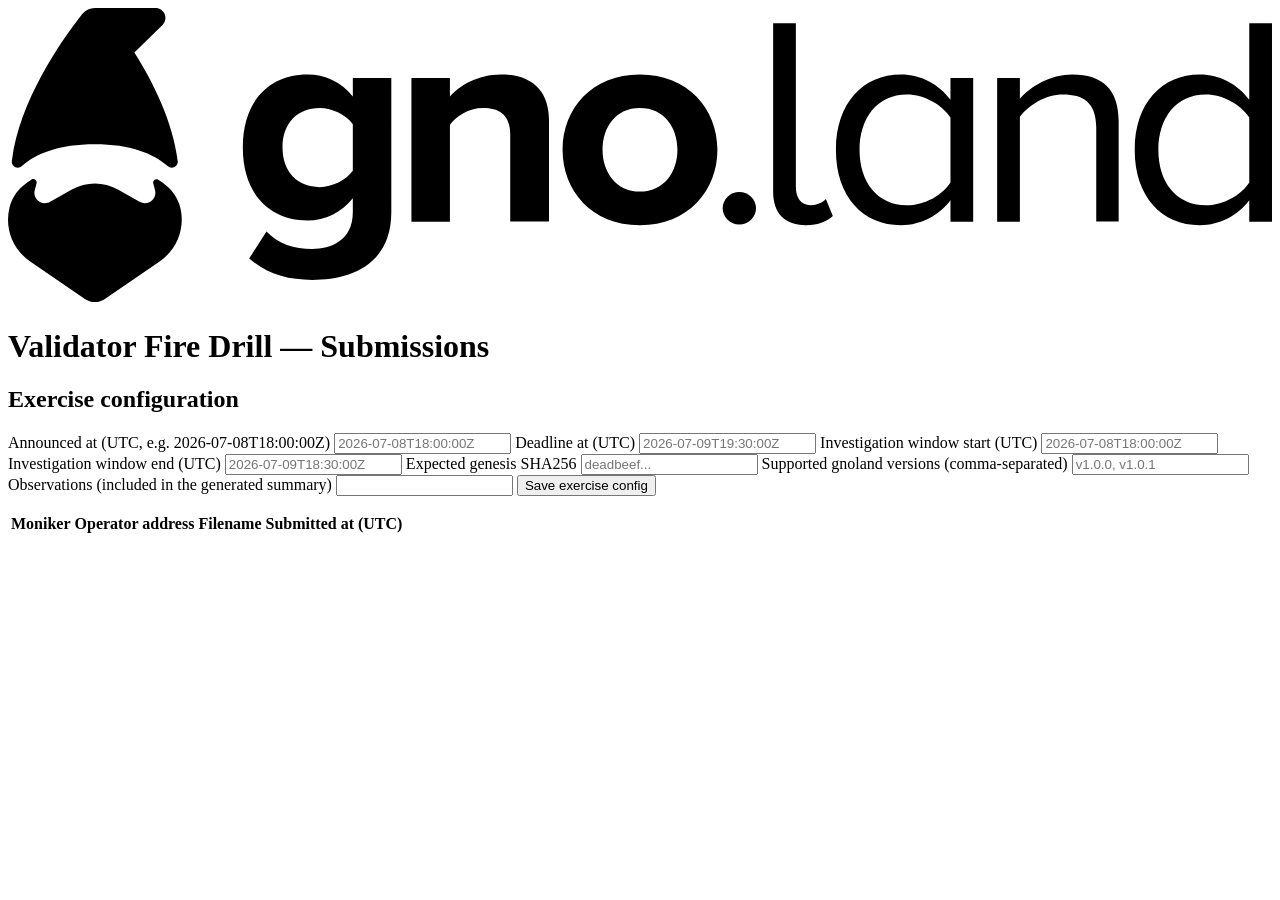
==== cmd/portal/static/admin.html @ ee4df392 "Add exercise config form to the admin dashboard" ====
<!doctype html>
<html lang="en">
<head>
<meta charset="utf-8">
<meta name="viewport" content="width=device-width, initial-scale=1">
<title>Validator Fire Drill — Admin</title>
<link rel="stylesheet" href="/portal.css">
</head>
<body>
<main>
<header class="site-header">
  <svg class="logo" viewBox="0 0 116 27" fill="none" xmlns="http://www.w3.org/2000/svg" aria-hidden="true">
    <g clip-path="url(#clip0_210_682)">
      <path
        d="M15.7782 18.1953C15.5729 17.4557 15.1344 16.8048 14.5394 16.3075C14.3097 16.1152 14.0591 15.9332 13.7854 15.7636C13.5534 15.6191 13.261 15.8319 13.3283 16.0936L13.493 16.7331C13.7018 17.5456 12.8133 18.2044 12.0732 17.7868L10.0838 16.6648C8.77648 15.9275 7.16872 15.9275 5.8614 16.6648L3.872 17.7868C3.13192 18.2044 2.24336 17.5444 2.45216 16.7331L2.62152 16.0754C2.6888 15.8148 2.39764 15.602 2.16564 15.7454C1.86172 15.932 1.58564 16.1346 1.33508 16.3474C0.749278 16.8458 0.342118 17.5149 0.151878 18.2522L0.144918 18.2795C-0.338802 20.1639 0.412879 22.145 2.03456 23.2612L7.05736 26.717C7.6072 27.0948 8.33916 27.0948 8.889 26.717L13.9118 23.2612C15.5578 22.129 16.3072 20.1047 15.7782 18.1965V18.1953Z"
        fill="currentColor"></path>
      <path
        d="M15.5711 14.0394C15.1326 10.4459 13.3358 6.84558 11.5981 4.08732L14.1803 1.55437C14.7649 0.980866 14.3508 0 13.5237 0H7.96265C7.53345 0 7.10309 0.185477 6.81309 0.555293C4.85501 3.05525 1.02121 8.55584 0.351893 14.0394C0.291573 14.5389 0.888973 14.845 1.27177 14.5105C2.60809 13.343 4.69261 12.5078 7.96149 12.5078C11.2304 12.5078 13.3137 13.3441 14.6512 14.5105C15.034 14.845 15.6314 14.5378 15.5711 14.0394Z"
        fill="currentColor"></path>
      <path
        d="M22.1331 22.9892L23.7188 20.5064C24.8034 21.6522 26.2499 22.1153 27.918 22.1153C29.5861 22.1153 31.6451 21.4064 31.6451 18.7324V17.45C30.5883 18.7597 29.1418 19.4959 27.4737 19.4959C24.1364 19.4959 21.5508 17.2042 21.5508 12.8119C21.5508 8.41962 24.0819 6.10059 27.4737 6.10059C29.0873 6.10059 30.5605 6.75488 31.6451 8.11921V6.4283H35.1773V18.7312C35.1773 23.7232 31.2287 24.951 27.9192 24.951C25.6386 24.951 23.8313 24.4332 22.1343 22.987V22.9892H22.1331ZM31.6439 14.9409V10.6579C31.0315 9.8124 29.7531 9.18428 28.6129 9.18428C26.5829 9.18428 25.192 10.5486 25.192 12.813C25.192 15.0774 26.5829 16.4418 28.6129 16.4418C29.7531 16.4418 31.0326 15.7875 31.6439 14.9409Z"
        fill="currentColor"></path>
      <path
        d="M46.09 19.6061V11.6408C46.09 9.81338 45.1168 9.18526 43.6146 9.18526C42.2237 9.18526 41.167 9.94879 40.5556 10.7135V19.6073H37.0234V6.42928H40.5556V8.12019C41.4175 7.13819 43.0868 6.10156 45.256 6.10156C48.2314 6.10156 49.65 7.73786 49.65 10.3027V19.605H46.09V19.6061Z"
        fill="currentColor"></path>
      <path
        d="M50.8945 13.0039C50.8945 9.26703 53.5637 6.10254 57.9856 6.10254C62.4075 6.10254 65.1045 9.26703 65.1045 13.0039C65.1045 16.7407 62.4354 19.9325 57.9856 19.9325C53.5359 19.9325 50.8945 16.7407 50.8945 13.0039ZM61.4343 13.0039C61.4343 10.9579 60.2105 9.1851 57.9856 9.1851C55.7607 9.1851 54.5648 10.9579 54.5648 13.0039C54.5648 15.0498 55.7886 16.85 57.9856 16.85C60.1827 16.85 61.4343 15.0771 61.4343 13.0039Z"
        fill="currentColor"></path>
      <path
        d="M65.5859 18.3778C65.5859 17.5597 66.2808 16.877 67.116 16.877C67.9512 16.877 68.646 17.5586 68.646 18.3778C68.646 19.1971 67.9512 19.8787 67.116 19.8787C66.2808 19.8787 65.5859 19.1971 65.5859 18.3778Z"
        fill="currentColor"></path>
      <path
        d="M70.2188 16.8503V1.41016H72.3044V16.4145C72.3044 17.3965 72.7499 18.1054 73.6674 18.1054C74.2509 18.1054 74.8077 17.8323 75.0583 17.533L75.6974 19.0885C75.1418 19.5789 74.418 19.934 73.1942 19.934C71.2198 19.934 70.2188 18.8154 70.2188 16.8514V16.8503Z"
        fill="currentColor"></path>
      <path
        d="M86.4924 19.6058V17.6418C85.4913 18.9788 83.8511 19.9335 81.9591 19.9335C78.4548 19.9335 75.9805 17.3152 75.9805 13.0322C75.9805 8.74912 78.4559 6.10352 81.9591 6.10352C83.7664 6.10352 85.4078 6.97628 86.4924 8.42255V6.43123H88.5781V19.6069H86.4924V19.6058ZM86.4924 16.0043V10.0577C85.7697 8.91184 84.1283 7.92984 82.4881 7.92984C79.7632 7.92984 78.1497 10.1123 78.1497 13.031C78.1497 15.9497 79.7632 18.1049 82.4881 18.1049C84.1283 18.1049 85.7697 17.1502 86.4924 16.0043Z"
        fill="currentColor"></path>
      <path
        d="M99.8706 19.6061V10.9854C99.8706 8.63907 98.6468 7.93016 96.8395 7.93016C95.1993 7.93016 93.6692 8.91217 92.863 9.9761V19.6061H90.7773V6.42928H92.863V8.33867C93.8084 7.22011 95.6435 6.10156 97.6735 6.10156C100.454 6.10156 101.928 7.49321 101.928 10.3573V19.605H99.8706V19.6061Z"
        fill="currentColor"></path>
      <path
        d="M113.914 19.6063V17.6422C112.913 18.9793 111.273 19.934 109.381 19.934C105.877 19.934 103.402 17.3157 103.402 13.0326C103.402 8.74959 105.878 6.10398 109.381 6.10398C111.188 6.10398 112.83 6.97674 113.914 8.42301V1.41016H116V19.6063H113.914ZM113.914 16.0048V10.0582C113.192 8.91231 111.55 7.9303 109.91 7.9303C107.185 7.9303 105.572 10.1128 105.572 13.0315C105.572 15.9502 107.185 18.1054 109.91 18.1054C111.55 18.1054 113.192 17.1507 113.914 16.0048Z"
        fill="currentColor"></path>
    </g>
    <defs>
      <clipPath id="clip0_210_682">
        <rect width="116" height="27" fill="white"></rect>
      </clipPath>
    </defs>
  </svg>
  <h1>Validator Fire Drill — Submissions</h1>
</header>
<section id="exercise-config" class="step">
  <h2>Exercise configuration</h2>
  <label for="ex-announced-at">Announced at (UTC, e.g. 2026-07-08T18:00:00Z)</label>
  <input type="text" id="ex-announced-at" placeholder="2026-07-08T18:00:00Z">
  <label for="ex-deadline-at">Deadline at (UTC)</label>
  <input type="text" id="ex-deadline-at" placeholder="2026-07-09T19:30:00Z">
  <label for="ex-window-start">Investigation window start (UTC)</label>
  <input type="text" id="ex-window-start" placeholder="2026-07-08T18:00:00Z">
  <label for="ex-window-end">Investigation window end (UTC)</label>
  <input type="text" id="ex-window-end" placeholder="2026-07-09T18:30:00Z">
  <label for="ex-genesis">Expected genesis SHA256</label>
  <input type="text" id="ex-genesis" placeholder="deadbeef...">
  <label for="ex-versions">Supported gnoland versions (comma-separated)</label>
  <input type="text" id="ex-versions" placeholder="v1.0.0, v1.0.1">
  <label for="ex-observations">Observations (included in the generated summary)</label>
  <input type="text" id="ex-observations" placeholder="">
  <button id="save-exercise">Save exercise config</button>
  <p class="error" id="exercise-error"></p>
  <p class="success" id="exercise-saved" hidden>Saved.</p>
</section>
<table id="submissions">
  <thead>
    <tr><th>Moniker</th><th>Operator address</th><th>Filename</th><th>Submitted at (UTC)</th></tr>
  </thead>
  <tbody></tbody>
</table>
<p id="admin-error" class="error"></p>
</main>
<script src="/admin.js"></script>
</body>
</html>
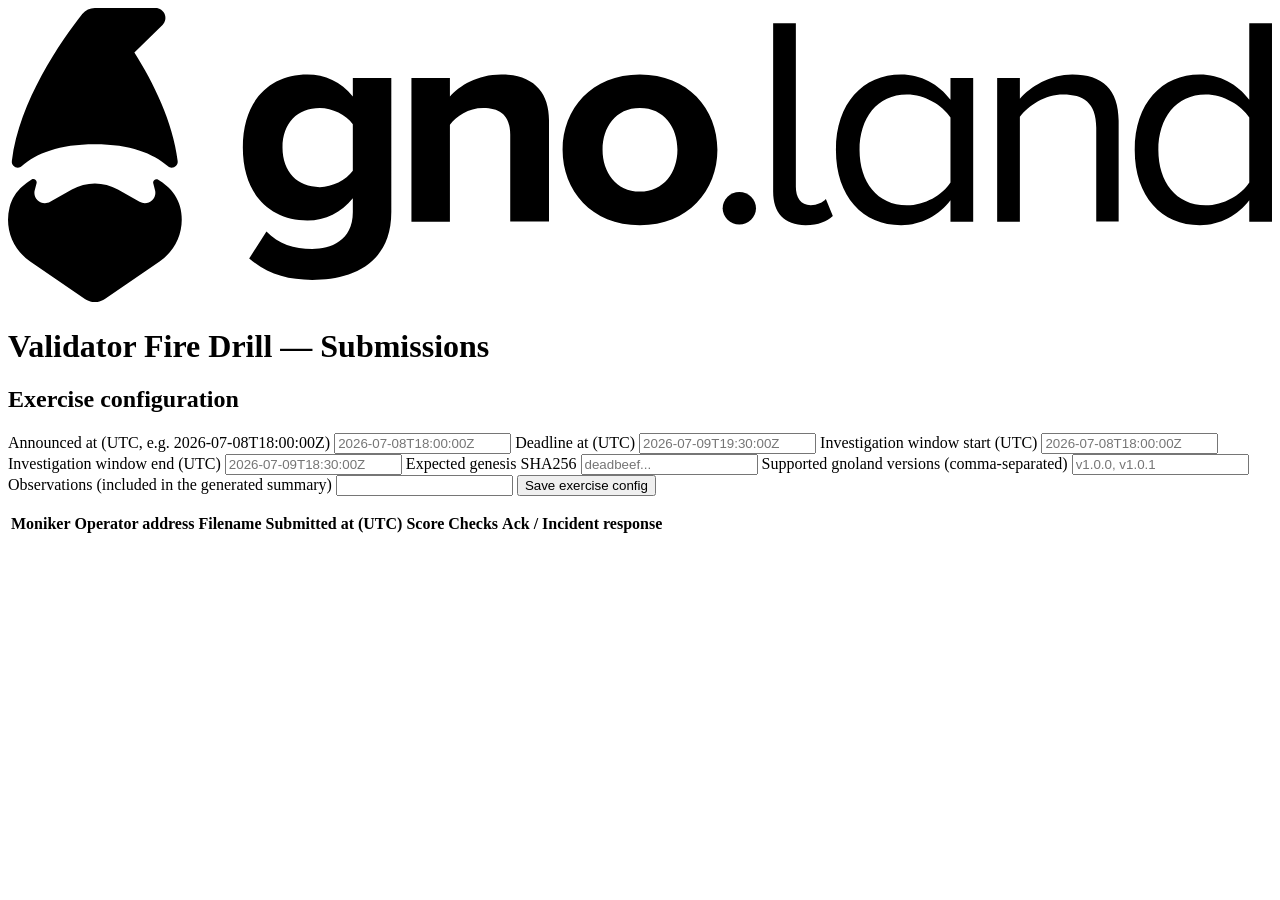
==== commit 24827615: "Add score columns, check badges, and manual score entry to admin dashboard Extends the admin submiss" ====
--- a/cmd/portal/static/admin.html
+++ b/cmd/portal/static/admin.html
@@ -72,7 +72,7 @@
 </section>
 <table id="submissions">
   <thead>
-    <tr><th>Moniker</th><th>Operator address</th><th>Filename</th><th>Submitted at (UTC)</th></tr>
+    <tr><th>Moniker</th><th>Operator address</th><th>Filename</th><th>Submitted at (UTC)</th><th>Score</th><th>Checks</th><th>Ack / Incident response</th></tr>
   </thead>
   <tbody></tbody>
 </table>
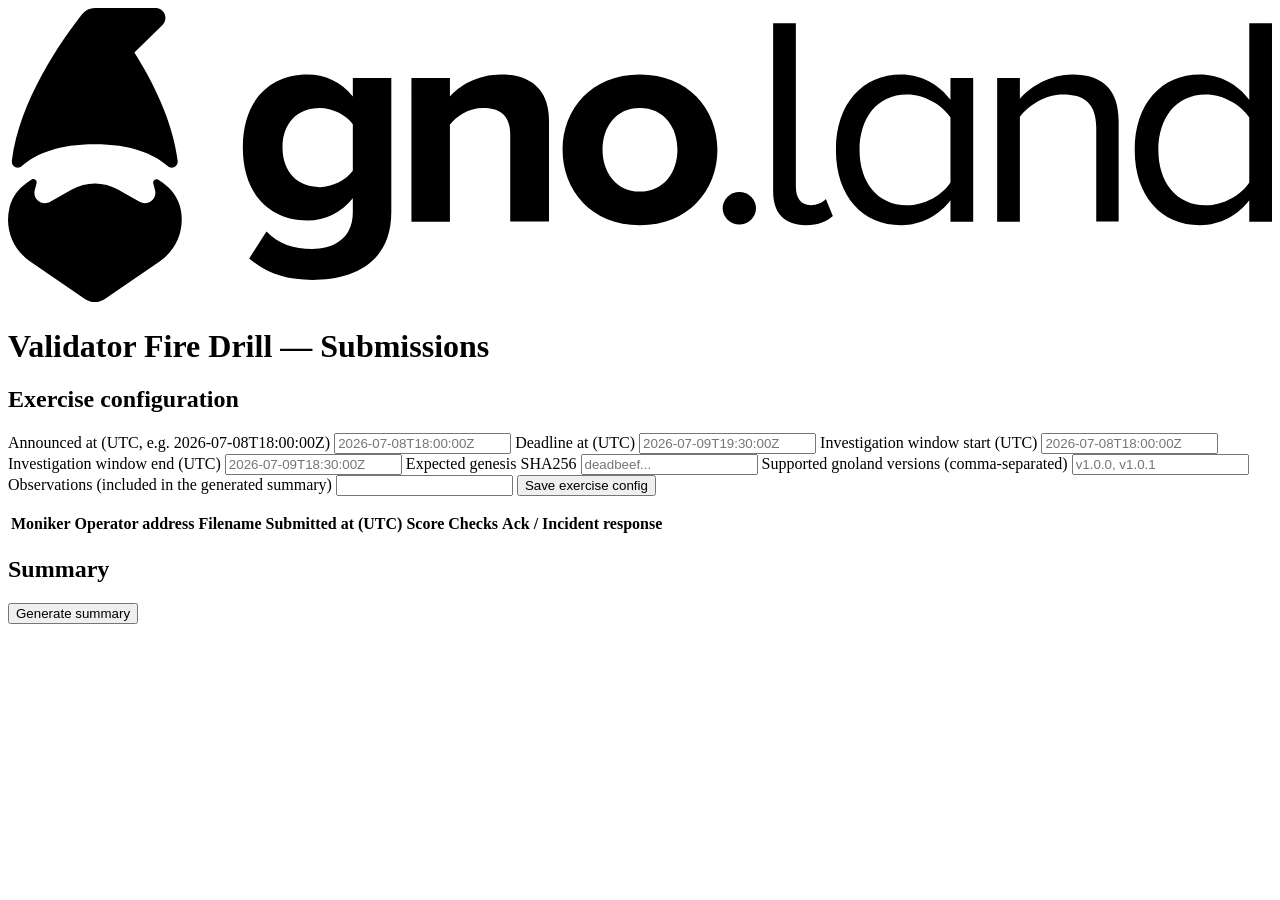
==== commit 57729cec: "Add generated-summary view to admin dashboard Task 19: Admin frontend summary display. Adds a button" ====
--- a/cmd/portal/static/admin.html
+++ b/cmd/portal/static/admin.html
@@ -76,6 +76,11 @@
   </thead>
   <tbody></tbody>
 </table>
+<section id="summary-section" class="step">
+  <h2>Summary</h2>
+  <button id="generate-summary">Generate summary</button>
+  <pre id="summary-output" hidden></pre>
+</section>
 <p id="admin-error" class="error"></p>
 </main>
 <script src="/admin.js"></script>
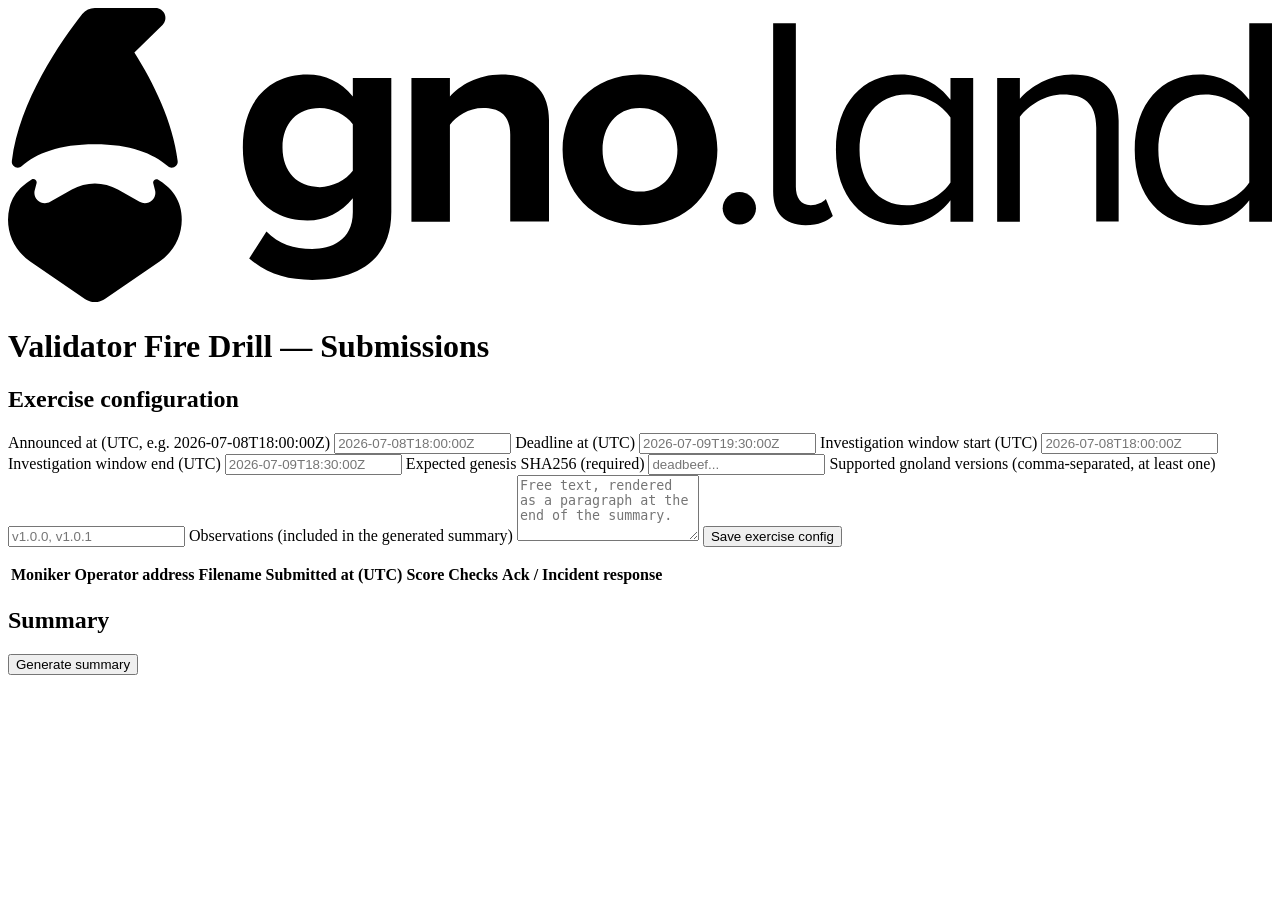
==== commit b8bbb1f1: "Stop a typo in the exercise form from silently wiping the config POST /admin/exercise replaces the c" ====
--- a/cmd/portal/static/admin.html
+++ b/cmd/portal/static/admin.html
@@ -60,12 +60,12 @@
   <input type="text" id="ex-window-start" placeholder="2026-07-08T18:00:00Z">
   <label for="ex-window-end">Investigation window end (UTC)</label>
   <input type="text" id="ex-window-end" placeholder="2026-07-09T18:30:00Z">
-  <label for="ex-genesis">Expected genesis SHA256</label>
-  <input type="text" id="ex-genesis" placeholder="deadbeef...">
-  <label for="ex-versions">Supported gnoland versions (comma-separated)</label>
-  <input type="text" id="ex-versions" placeholder="v1.0.0, v1.0.1">
+  <label for="ex-genesis">Expected genesis SHA256 (required)</label>
+  <input type="text" id="ex-genesis" placeholder="deadbeef..." required>
+  <label for="ex-versions">Supported gnoland versions (comma-separated, at least one)</label>
+  <input type="text" id="ex-versions" placeholder="v1.0.0, v1.0.1" required>
   <label for="ex-observations">Observations (included in the generated summary)</label>
-  <input type="text" id="ex-observations" placeholder="">
+  <textarea id="ex-observations" rows="4" placeholder="Free text, rendered as a paragraph at the end of the summary."></textarea>
   <button id="save-exercise">Save exercise config</button>
   <p class="error" id="exercise-error"></p>
   <p class="success" id="exercise-saved" hidden>Saved.</p>
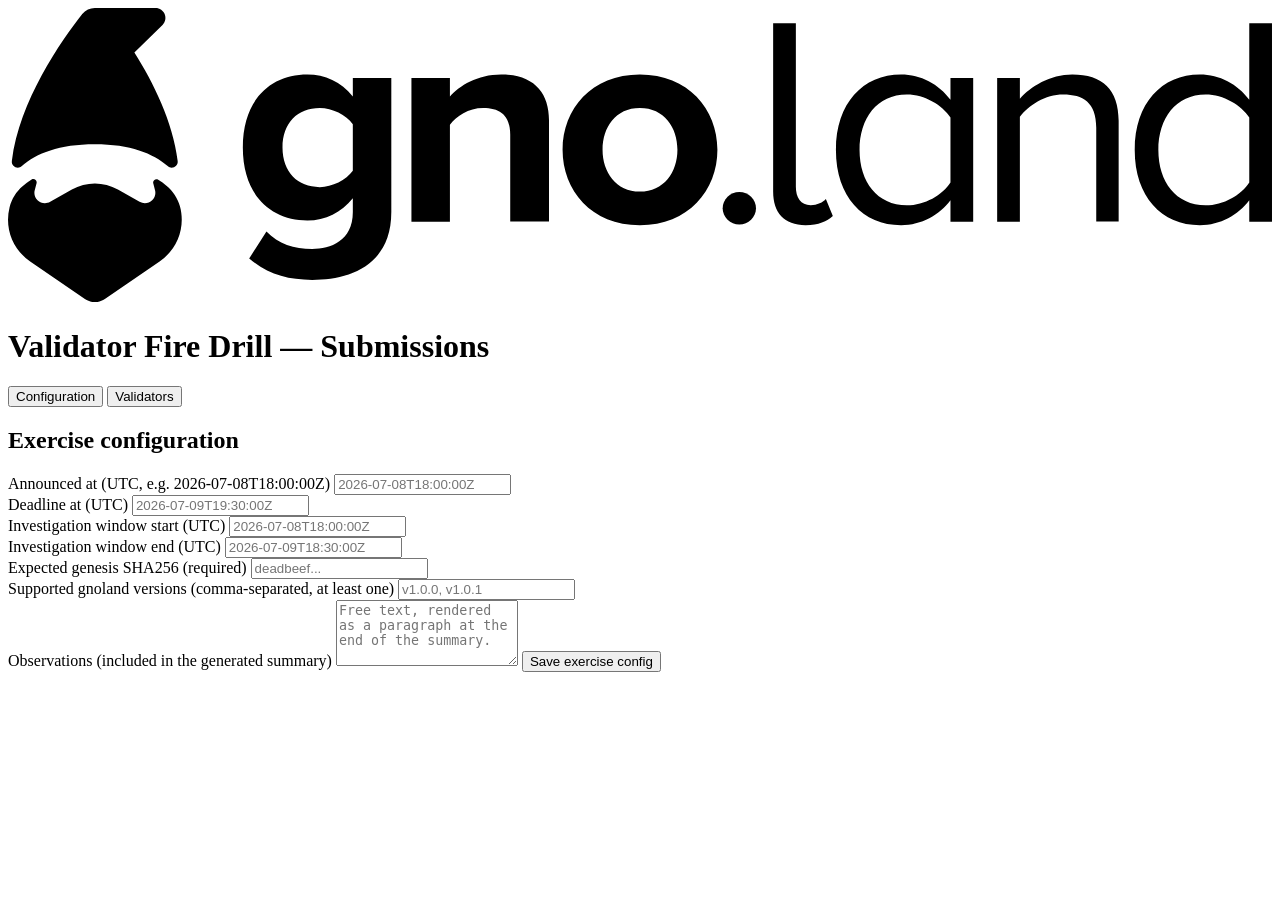
==== commit 53dfdc4d: "Split the admin dashboard into Configuration/Validators tabs and widen the layout The page was one l" ====
--- a/cmd/portal/static/admin.html
+++ b/cmd/portal/static/admin.html
@@ -6,7 +6,7 @@
 <title>Validator Fire Drill — Admin</title>
 <link rel="stylesheet" href="/portal.css">
 </head>
-<body>
+<body class="wide">
 <main>
 <header class="site-header">
   <svg class="logo" viewBox="0 0 116 27" fill="none" xmlns="http://www.w3.org/2000/svg" aria-hidden="true">
@@ -50,37 +50,62 @@
   </svg>
   <h1>Validator Fire Drill — Submissions</h1>
 </header>
-<section id="exercise-config" class="step">
-  <h2>Exercise configuration</h2>
-  <label for="ex-announced-at">Announced at (UTC, e.g. 2026-07-08T18:00:00Z)</label>
-  <input type="text" id="ex-announced-at" placeholder="2026-07-08T18:00:00Z">
-  <label for="ex-deadline-at">Deadline at (UTC)</label>
-  <input type="text" id="ex-deadline-at" placeholder="2026-07-09T19:30:00Z">
-  <label for="ex-window-start">Investigation window start (UTC)</label>
-  <input type="text" id="ex-window-start" placeholder="2026-07-08T18:00:00Z">
-  <label for="ex-window-end">Investigation window end (UTC)</label>
-  <input type="text" id="ex-window-end" placeholder="2026-07-09T18:30:00Z">
-  <label for="ex-genesis">Expected genesis SHA256 (required)</label>
-  <input type="text" id="ex-genesis" placeholder="deadbeef..." required>
-  <label for="ex-versions">Supported gnoland versions (comma-separated, at least one)</label>
-  <input type="text" id="ex-versions" placeholder="v1.0.0, v1.0.1" required>
-  <label for="ex-observations">Observations (included in the generated summary)</label>
-  <textarea id="ex-observations" rows="4" placeholder="Free text, rendered as a paragraph at the end of the summary."></textarea>
-  <button id="save-exercise">Save exercise config</button>
-  <p class="error" id="exercise-error"></p>
-  <p class="success" id="exercise-saved" hidden>Saved.</p>
-</section>
-<table id="submissions">
-  <thead>
-    <tr><th>Moniker</th><th>Operator address</th><th>Filename</th><th>Submitted at (UTC)</th><th>Score</th><th>Checks</th><th>Ack / Incident response</th></tr>
-  </thead>
-  <tbody></tbody>
-</table>
-<section id="summary-section" class="step">
-  <h2>Summary</h2>
-  <button id="generate-summary">Generate summary</button>
-  <pre id="summary-output" hidden></pre>
-</section>
+
+<div class="tabs" role="tablist" aria-label="Admin sections">
+  <button type="button" class="tab" id="tab-config" role="tab" data-tab="config" aria-selected="true" aria-controls="panel-config">Configuration</button>
+  <button type="button" class="tab" id="tab-validators" role="tab" data-tab="validators" aria-selected="false" tabindex="-1" aria-controls="panel-validators">Validators</button>
+</div>
+
+<div id="panel-config" class="tab-panel" role="tabpanel" aria-labelledby="tab-config">
+  <section id="exercise-config" class="step">
+    <h2>Exercise configuration</h2>
+    <div class="field-grid">
+      <div class="field">
+        <label for="ex-announced-at">Announced at (UTC, e.g. 2026-07-08T18:00:00Z)</label>
+        <input type="text" id="ex-announced-at" placeholder="2026-07-08T18:00:00Z">
+      </div>
+      <div class="field">
+        <label for="ex-deadline-at">Deadline at (UTC)</label>
+        <input type="text" id="ex-deadline-at" placeholder="2026-07-09T19:30:00Z">
+      </div>
+      <div class="field">
+        <label for="ex-window-start">Investigation window start (UTC)</label>
+        <input type="text" id="ex-window-start" placeholder="2026-07-08T18:00:00Z">
+      </div>
+      <div class="field">
+        <label for="ex-window-end">Investigation window end (UTC)</label>
+        <input type="text" id="ex-window-end" placeholder="2026-07-09T18:30:00Z">
+      </div>
+      <div class="field field--wide">
+        <label for="ex-genesis">Expected genesis SHA256 (required)</label>
+        <input type="text" id="ex-genesis" placeholder="deadbeef..." required>
+      </div>
+      <div class="field field--wide">
+        <label for="ex-versions">Supported gnoland versions (comma-separated, at least one)</label>
+        <input type="text" id="ex-versions" placeholder="v1.0.0, v1.0.1" required>
+      </div>
+    </div>
+    <label for="ex-observations">Observations (included in the generated summary)</label>
+    <textarea id="ex-observations" rows="4" placeholder="Free text, rendered as a paragraph at the end of the summary."></textarea>
+    <button id="save-exercise">Save exercise config</button>
+    <p class="error" id="exercise-error"></p>
+    <p class="success" id="exercise-saved" hidden>Saved.</p>
+  </section>
+</div>
+
+<div id="panel-validators" class="tab-panel" role="tabpanel" aria-labelledby="tab-validators" hidden>
+  <table id="submissions">
+    <thead>
+      <tr><th>Moniker</th><th>Operator address</th><th>Filename</th><th>Submitted at (UTC)</th><th>Score</th><th>Checks</th><th>Ack / Incident response</th></tr>
+    </thead>
+    <tbody></tbody>
+  </table>
+  <section id="summary-section" class="step">
+    <h2>Summary</h2>
+    <button id="generate-summary">Generate summary</button>
+    <pre id="summary-output" hidden></pre>
+  </section>
+</div>
 <p id="admin-error" class="error"></p>
 </main>
 <script src="/admin.js"></script>
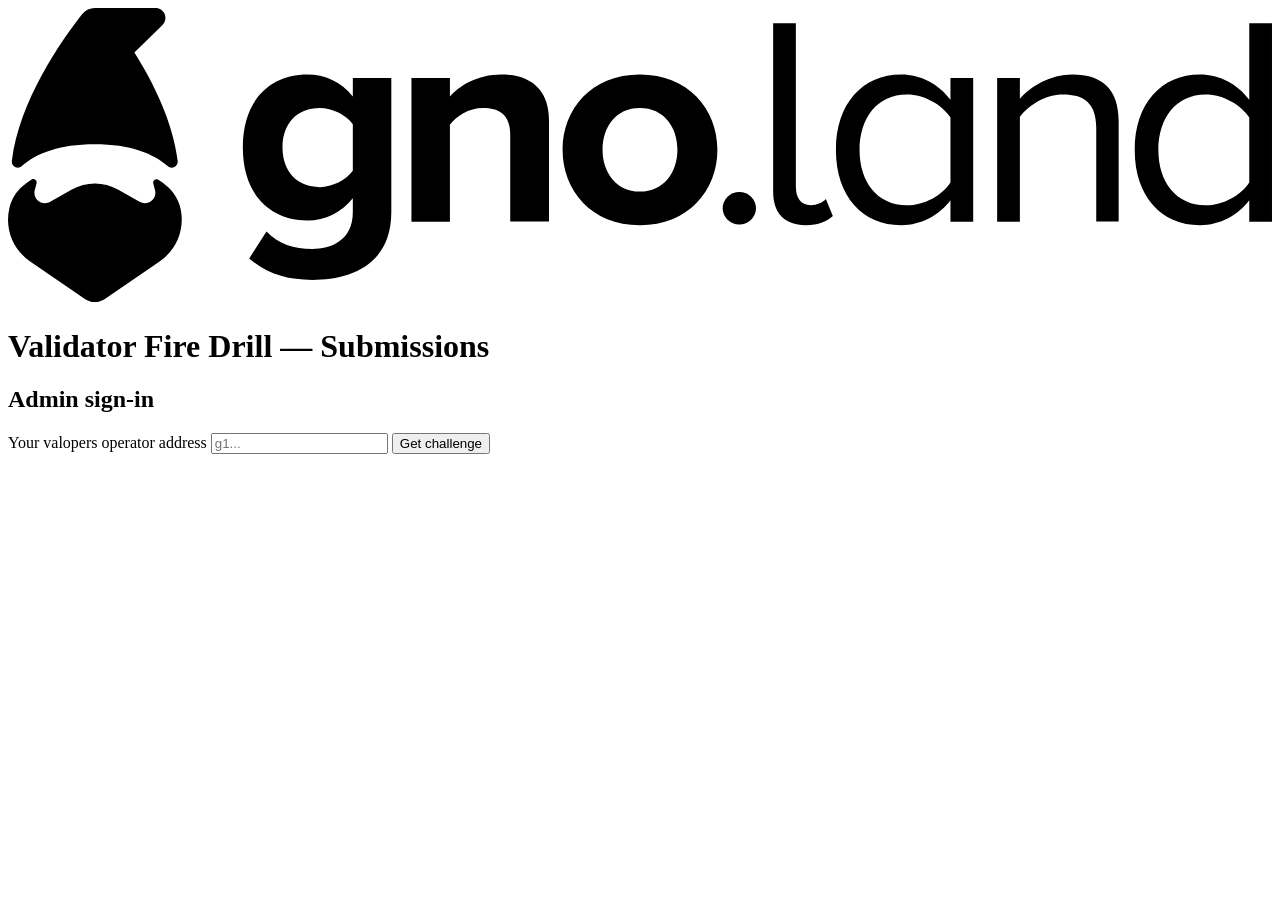
==== commit fa315b4f: "Add operator-address sign-in screen to the admin dashboard" ====
--- a/cmd/portal/static/admin.html
+++ b/cmd/portal/static/admin.html
@@ -51,6 +51,27 @@
   <h1>Validator Fire Drill — Submissions</h1>
 </header>
 
+<section id="admin-step-address" class="step">
+  <h2>Admin sign-in</h2>
+  <label for="admin-operator-address">Your valopers operator address</label>
+  <input type="text" id="admin-operator-address" placeholder="g1...">
+  <button id="admin-get-challenge">Get challenge</button>
+  <p class="error" id="admin-address-error"></p>
+</section>
+
+<section id="admin-step-sign" class="step" hidden>
+  <h2>Sign the challenge</h2>
+  <p>Run this command locally, with your operator key:</p>
+  <pre id="admin-sign-command"></pre>
+  <p><a id="admin-download-challenge" download="challenge.json">Download challenge.json</a></p>
+  <label for="admin-sig-file">Upload the resulting sig.json</label>
+  <input type="file" id="admin-sig-file" accept=".json">
+  <button id="admin-verify-signature">Verify</button>
+  <p class="error" id="admin-sign-error"></p>
+</section>
+
+<div id="admin-dashboard" hidden>
+
 <div class="tabs" role="tablist" aria-label="Admin sections">
   <button type="button" class="tab" id="tab-config" role="tab" data-tab="config" aria-selected="true" aria-controls="panel-config">Configuration</button>
   <button type="button" class="tab" id="tab-validators" role="tab" data-tab="validators" aria-selected="false" tabindex="-1" aria-controls="panel-validators">Validators</button>
@@ -94,19 +115,30 @@
 </div>
 
 <div id="panel-validators" class="tab-panel" role="tabpanel" aria-labelledby="tab-validators" hidden>
-  <table id="submissions">
-    <thead>
-      <tr><th>Moniker</th><th>Operator address</th><th>Filename</th><th>Submitted at (UTC)</th><th>Score</th><th>Checks</th><th>Ack / Incident response</th></tr>
-    </thead>
-    <tbody></tbody>
-  </table>
+  <div class="table-wrap">
+    <table id="submissions">
+      <thead>
+        <tr><th>Validator</th><th>Score</th><th>Checks</th><th>Manual entry</th><th><span class="sr-only">Delete</span></th></tr>
+      </thead>
+      <tbody></tbody>
+    </table>
+  </div>
   <section id="summary-section" class="step">
     <h2>Summary</h2>
     <button id="generate-summary">Generate summary</button>
     <pre id="summary-output" hidden></pre>
   </section>
+  <dialog id="delete-confirm">
+    <h2>Delete submission</h2>
+    <p id="delete-confirm-body"></p>
+    <div class="dialog-actions">
+      <button type="button" id="delete-cancel">Cancel</button>
+      <button type="button" id="delete-confirm-button" class="danger">Delete</button>
+    </div>
+  </dialog>
 </div>
 <p id="admin-error" class="error"></p>
+</div>
 </main>
 <script src="/admin.js"></script>
 </body>
